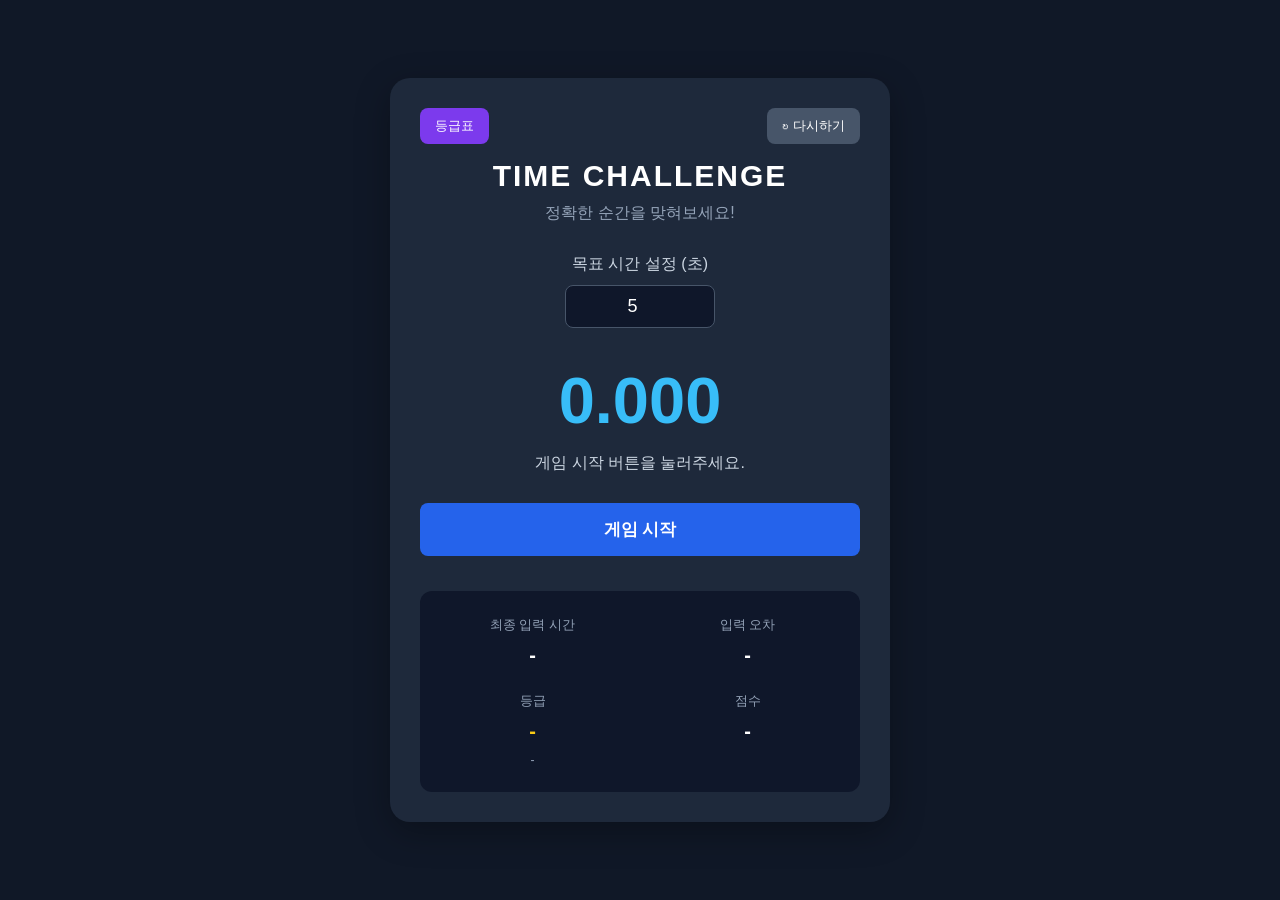
==== index.html @ 304ea30b "Add files via upload" ====
<!DOCTYPE html>
<html lang="ko">
<head>
    <meta charset="UTF-8">
    <meta name="viewport" content="width=device-width, initial-scale=1.0">

    <!-- 브라우저 탭에 표시될 제목 -->
    <title>TIME CHALLENGE</title>

    <!-- CSS 디자인 파일 연결 -->
    <link rel="stylesheet" href="style.css">
</head>
<body>

    <!-- 게임의 전체 영역 -->
    <main class="game-container">

        <!-- 왼쪽 등급표 버튼과 오른쪽 다시하기 버튼 -->
        <div class="top-bar">
            <button id="gradeTableBtn" class="grade-table-btn">
                등급표
            </button>

            <button id="resetBtn" class="reset-btn">
                ↻ 다시하기
            </button>
        </div>

        <!-- 게임 제목과 설명 -->
        <h1>TIME CHALLENGE</h1>
        <p class="subtitle">정확한 순간을 맞혀보세요!</p>

        <!-- 사용자가 목표 시간을 설정하는 영역 -->
        <section class="settings">
            <label for="duration">목표 시간 설정 (초)</label>

            <input
                type="number"
                id="duration"
                min="0.01"
                max="3600"
                step="0.01"
                value="5"
            >
        </section>

        <!-- 실시간으로 경과 시간을 표시하는 부분 -->
        <div id="timer">0.000</div>

        <!-- 게임 진행 상황을 안내하는 메시지 -->
        <p id="message">게임 시작 버튼을 눌러주세요.</p>

        <!-- 게임을 시작하는 버튼 -->
        <button id="startBtn" class="start-btn">
            게임 시작
        </button>

        <!-- 게임 종료 후 결과를 보여주는 영역 -->
        <div class="result">

            <div>
                <span>최종 입력 시간</span>
                <strong id="finalTime">-</strong>
            </div>

            <div>
                <span>입력 오차</span>
                <strong id="error">-</strong>
            </div>

            <div>
                <span>등급</span>
                <strong id="grade">-</strong>
                <small id="gradeRange">-</small>
            </div>

            <div>
                <span>점수</span>
                <strong id="score">-</strong>
            </div>

        </div>

        <!-- 게임 종료 후 다시 도전할 수 있는 버튼 -->
        <button id="retryBtn" class="retry-btn" hidden>
            다시 도전하기
        </button>

    </main>


    <!-- 등급표 팝업 화면 -->
    <div id="gradeModal" class="modal" hidden>

        <div class="modal-content">

            <!-- 등급표 제목과 닫기 버튼 -->
            <div class="modal-header">
                <h2>등급표</h2>

                <button id="closeGradeBtn" class="close-btn">
                    ✕
                </button>
            </div>

            <!-- 15개 등급과 각각의 오차 범위 -->
            <div class="grade-list">

                <div class="grade-row perfect">
                    <strong>PERFECT</strong>
                    <span>0.000초</span>
                </div>

                <div class="grade-row excellent">
                    <strong>EXCELLENT</strong>
                    <span>0.001 ~ 0.010초</span>
                </div>

                <div class="grade-row great">
                    <strong>GREAT</strong>
                    <span>0.011 ~ 0.020초</span>
                </div>

                <div class="grade-row very-good">
                    <strong>VERY GOOD</strong>
                    <span>0.021 ~ 0.040초</span>
                </div>

                <div class="grade-row good">
                    <strong>GOOD</strong>
                    <span>0.041 ~ 0.070초</span>
                </div>

                <div class="grade-row nice">
                    <strong>NICE</strong>
                    <span>0.071 ~ 0.100초</span>
                </div>

                <div class="grade-row cool">
                    <strong>COOL</strong>
                    <span>0.101 ~ 0.150초</span>
                </div>

                <div class="grade-row not-bad">
                    <strong>NOT BAD</strong>
                    <span>0.151 ~ 0.200초</span>
                </div>

                <div class="grade-row soso">
                    <strong>SOSO</strong>
                    <span>0.201 ~ 0.300초</span>
                </div>

                <div class="grade-row okay">
                    <strong>OKAY</strong>
                    <span>0.301 ~ 0.500초</span>
                </div>

                <div class="grade-row close">
                    <strong>CLOSE</strong>
                    <span>0.501 ~ 0.750초</span>
                </div>

                <div class="grade-row almost">
                    <strong>ALMOST</strong>
                    <span>0.751 ~ 1.000초</span>
                </div>

                <div class="grade-row bad">
                    <strong>BAD</strong>
                    <span>1.001 ~ 1.500초</span>
                </div>

                <div class="grade-row poor">
                    <strong>POOR</strong>
                    <span>1.501 ~ 2.000초</span>
                </div>

                <div class="grade-row try-again">
                    <strong>TRY AGAIN</strong>
                    <span>2.000초 초과</span>
                </div>

            </div>
        </div>
    </div>


    <!-- PERFECT 달성 시 나타나는 축하 화면 -->
    <div id="celebration" hidden>
        <div class="celebration-content">
            <h2>🎉 PERFECT! 🎉</h2>
            <p>완벽한 타이밍!</p>
        </div>
    </div>

    <!-- JavaScript 기능 파일 연결 -->
    <script src="script.js"></script>

</body>
</html>
---- style.css ----
/* 모든 요소의 기본 여백과 크기 계산 방식 설정 */
* {
    margin: 0;
    padding: 0;
    box-sizing: border-box;
    font-family: Arial, sans-serif;
}

/* 전체 페이지의 배경과 가운데 정렬 설정 */
body {
    min-height: 100vh;
    display: flex;
    justify-content: center;
    align-items: center;
    background: #101827;
    color: white;
    padding: 20px;
}

/* 게임 전체를 감싸는 상자 디자인 */
.game-container {
    position: relative;
    width: 100%;
    max-width: 500px;
    padding: 30px;
    background: #1e293b;
    border-radius: 20px;
    text-align: center;
    box-shadow: 0 10px 35px rgba(0, 0, 0, 0.3);
}

/* 상단의 등급표와 다시하기 버튼 배치 */
.top-bar {
    display: flex;
    justify-content: space-between;
    margin-bottom: 15px;
}

/* 모든 버튼의 공통 디자인 */
button {
    border: none;
    border-radius: 8px;
    color: white;
    cursor: pointer;
    transition: 0.2s;
}

/* 비활성화된 버튼의 모양 */
button:disabled {
    opacity: 0.5;
    cursor: not-allowed;
}

/* 왼쪽 상단 등급표 버튼 */
.grade-table-btn {
    padding: 9px 15px;
    background: #7c3aed;
    font-size: 13px;
}

.grade-table-btn:hover {
    background: #6d28d9;
}

/* 오른쪽 상단 다시하기 버튼 */
.reset-btn {
    padding: 9px 15px;
    background: #475569;
    font-size: 13px;
}

.reset-btn:hover {
    background: #64748b;
}

/* 게임 제목 디자인 */
h1 {
    font-size: 30px;
    letter-spacing: 2px;
}

/* 게임 설명 문구 디자인 */
.subtitle {
    margin-top: 10px;
    color: #94a3b8;
}

/* 목표 시간 입력 영역 배치 */
.settings {
    margin-top: 30px;
    display: flex;
    flex-direction: column;
    align-items: center;
    gap: 10px;
}

/* 목표 시간 입력 안내 문구 */
.settings label {
    color: #cbd5e1;
}

/* 목표 시간 입력창 */
#duration {
    width: 150px;
    padding: 10px;
    border: 1px solid #475569;
    border-radius: 8px;
    background: #0f172a;
    color: white;
    font-size: 18px;
    text-align: center;
}

/* 실시간 타이머 숫자 디자인 */
#timer {
    margin-top: 35px;
    font-size: 65px;
    font-weight: bold;
    color: #38bdf8;
    font-variant-numeric: tabular-nums;
}

/* 게임 진행 메시지 영역 */
#message {
    min-height: 25px;
    margin-top: 15px;
    color: #cbd5e1;
}

/* 게임 시작 버튼 */
.start-btn {
    width: 100%;
    margin-top: 25px;
    padding: 15px;
    background: #2563eb;
    font-size: 17px;
    font-weight: bold;
}

.start-btn:hover {
    background: #1d4ed8;
}

/* 결과를 두 열로 나누어 배치 */
.result {
    display: grid;
    grid-template-columns: repeat(2, 1fr);
    gap: 25px 10px;
    margin-top: 35px;
    padding: 25px 10px;
    background: #0f172a;
    border-radius: 12px;
}

/* 결과 항목 각각의 배치 */
.result div {
    display: flex;
    flex-direction: column;
    align-items: center;
    gap: 10px;
}

/* 결과 항목의 설명 문구 */
.result span {
    color: #94a3b8;
    font-size: 13px;
}

/* 결과 숫자와 등급 이름 */
.result strong {
    font-size: 20px;
    overflow-wrap: anywhere;
}

/* 등급 범위 설명 */
.result small {
    color: #94a3b8;
    font-size: 12px;
}

/* 등급 이름 강조 */
#grade {
    color: #facc15;
}

/* 다시 도전하기 버튼 */
.retry-btn {
    width: 100%;
    margin-top: 20px;
    padding: 13px;
    background: #475569;
    font-size: 15px;
}

.retry-btn:hover {
    background: #64748b;
}

/* 등급표 팝업의 배경 */
.modal {
    position: fixed;
    inset: 0;
    z-index: 20;
    display: flex;
    justify-content: center;
    align-items: center;
    padding: 20px;
    background: rgba(0, 0, 0, 0.75);
}

/* hidden 속성이 있을 때 팝업을 완전히 숨김 */
.modal[hidden] {
    display: none;
}

/* 등급표 내부 상자 */
.modal-content {
    width: 100%;
    max-width: 400px;
    max-height: 85vh;
    overflow-y: auto;
    padding: 25px;
    background: #1e293b;
    border-radius: 15px;
}

/* 등급표 제목과 닫기 버튼 배치 */
.modal-header {
    display: flex;
    justify-content: space-between;
    align-items: center;
    margin-bottom: 20px;
}

.modal-header h2 {
    font-size: 23px;
}

/* 등급표 닫기 버튼 */
.close-btn {
    padding: 7px 11px;
    background: #475569;
    font-size: 16px;
}

.close-btn:hover {
    background: #64748b;
}

/* 등급별 항목을 세로로 배치 */
.grade-list {
    display: flex;
    flex-direction: column;
    gap: 8px;
}

/* 등급 이름과 오차 범위를 한 줄에 표시 */
.grade-row {
    display: flex;
    justify-content: space-between;
    align-items: center;
    gap: 10px;
    padding: 11px 12px;
    background: #0f172a;
    border-radius: 8px;
    font-size: 13px;
}

/* 등급 이름과 오차 범위의 글자 크기 */
.grade-row strong {
    font-size: 13px;
}

.grade-row span {
    color: #cbd5e1;
    text-align: right;
}

/* 등급별 색상 */
.perfect strong { color: #facc15; }
.excellent strong { color: #f472b6; }
.great strong { color: #c084fc; }
.very-good strong { color: #a78bfa; }
.good strong { color: #60a5fa; }
.nice strong { color: #38bdf8; }
.cool strong { color: #2dd4bf; }
.not-bad strong { color: #34d399; }
.soso strong { color: #a3e635; }
.okay strong { color: #bef264; }
.close strong { color: #facc15; }
.almost strong { color: #fbbf24; }
.bad strong { color: #fb923c; }
.poor strong { color: #f87171; }
.try-again strong { color: #94a3b8; }

/* PERFECT 달성 시 화면 전체에 표시되는 축하 배경 */
#celebration {
    position: fixed;
    inset: 0;
    z-index: 10;
    display: flex;
    justify-content: center;
    align-items: center;
    background: rgba(0, 0, 0, 0.8);

    /* 축하 화면이 다시하기 버튼 등의 클릭을 막지 않게 함 */
    pointer-events: none;
}

/* 축하 화면 숨김 처리 */
#celebration[hidden] {
    display: none;
}

/* 축하 문구의 애니메이션과 배치 */
.celebration-content {
    padding: 40px;
    text-align: center;
    animation: pop 0.5s ease;
}

/* PERFECT 글자 디자인 */
.celebration-content h2 {
    color: #facc15;
    font-size: 35px;
}

/* 축하 메시지 디자인 */
.celebration-content p {
    margin-top: 15px;
    font-size: 24px;
    font-weight: bold;
}

/* 축하 문구가 작게 나타나 커지는 애니메이션 */
@keyframes pop {
    from {
        transform: scale(0.5);
        opacity: 0;
    }

    to {
        transform: scale(1);
        opacity: 1;
    }
}

/* 화면이 작은 휴대전화에서 글자와 여백 조정 */
@media (max-width: 400px) {
    .game-container {
        padding: 20px;
    }

    h1 {
        font-size: 25px;
    }

    #timer {
        font-size: 50px;
    }

    .modal-content {
        padding: 18px;
    }
}
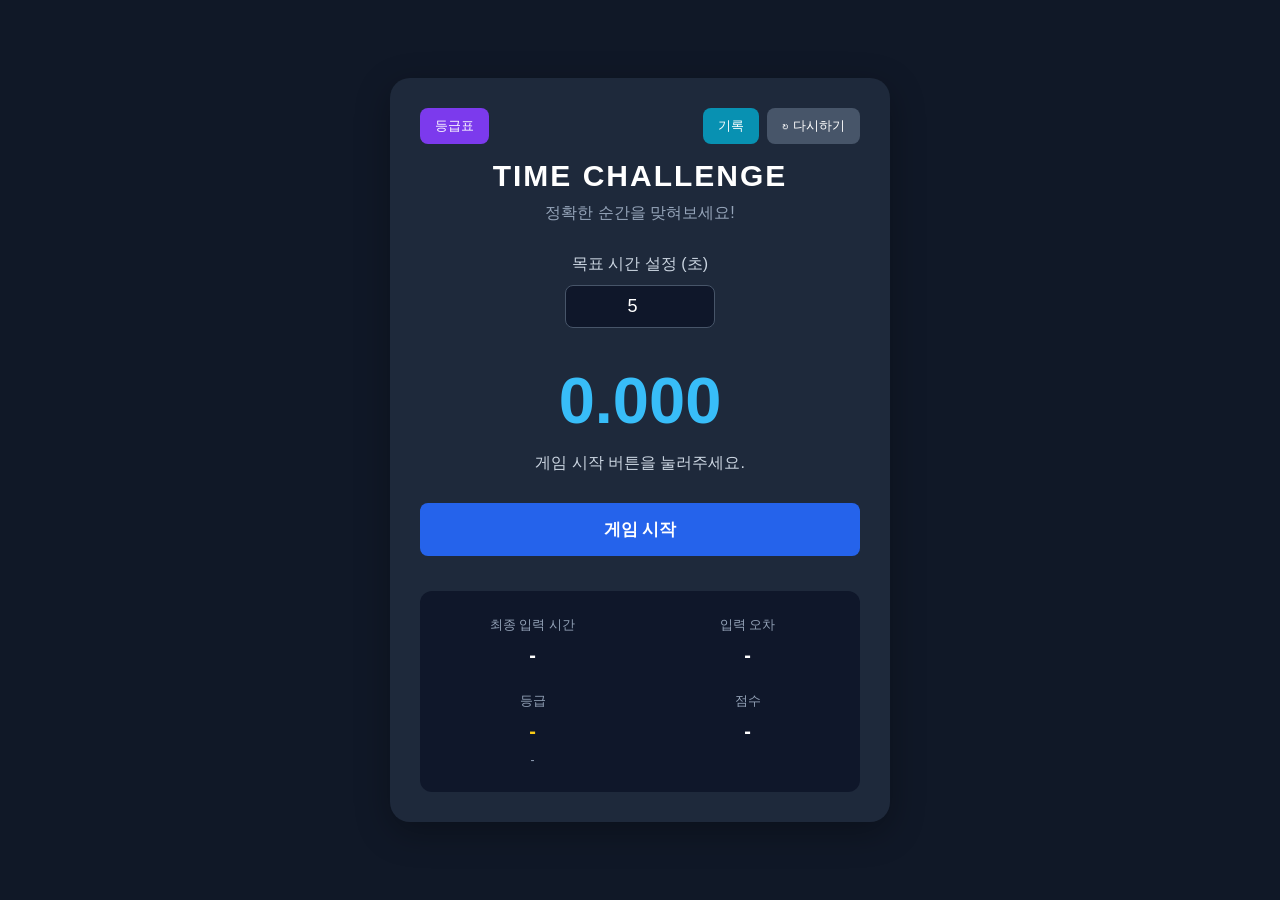
==== commit 8fa27cd5: "Add files via upload" ====
--- a/index.html
+++ b/index.html
@@ -5,34 +5,42 @@
     <meta charset="UTF-8">
     <meta name="viewport" content="width=device-width, initial-scale=1.0">
 
-    <!-- 브라우저 탭에 표시될 제목 -->
     <title>TIME CHALLENGE</title>
-
-    <!-- CSS 디자인 파일 연결 -->
     <link rel="stylesheet" href="style.css">
 </head>
 <body>
 
-    <!-- 게임의 전체 영역 -->
     <main class="game-container">
 
-        <!-- 왼쪽 등급표 버튼과 오른쪽 다시하기 버튼 -->
+        <!-- 상단 버튼 -->
         <div class="top-bar">
+
+            <!-- 왼쪽: 등급표 -->
             <button id="gradeTableBtn" class="grade-table-btn">
                 등급표
             </button>
 
-            <button id="resetBtn" class="reset-btn">
-                ↻ 다시하기
-            </button>
-        </div>
-
-        <!-- 게임 제목과 설명 -->
+            <!-- 오른쪽: 기록과 다시하기 -->
+            <div class="right-buttons">
+
+                <button id="historyBtn" class="history-btn">
+                    기록
+                </button>
+
+                <button id="resetBtn" class="reset-btn">
+                    ↻ 다시하기
+                </button>
+
+            </div>
+        </div>
+
+        <!-- 게임 제목 -->
         <h1>TIME CHALLENGE</h1>
         <p class="subtitle">정확한 순간을 맞혀보세요!</p>
 
-        <!-- 사용자가 목표 시간을 설정하는 영역 -->
+        <!-- 목표 시간 설정 -->
         <section class="settings">
+
             <label for="duration">목표 시간 설정 (초)</label>
 
             <input
@@ -43,20 +51,26 @@
                 step="0.01"
                 value="5"
             >
+
         </section>
 
-        <!-- 실시간으로 경과 시간을 표시하는 부분 -->
+        <!-- 타이머 -->
         <div id="timer">0.000</div>
 
-        <!-- 게임 진행 상황을 안내하는 메시지 -->
+        <!-- PERFECT 달성 시 표시되는 특별 메시지 -->
+        <div id="achievement" hidden>
+            👑 타이밍의 왕! 👑
+        </div>
+
+        <!-- 게임 안내 메시지 -->
         <p id="message">게임 시작 버튼을 눌러주세요.</p>
 
-        <!-- 게임을 시작하는 버튼 -->
+        <!-- 게임 시작 버튼 -->
         <button id="startBtn" class="start-btn">
             게임 시작
         </button>
 
-        <!-- 게임 종료 후 결과를 보여주는 영역 -->
+        <!-- 게임 결과 -->
         <div class="result">
 
             <div>
@@ -82,7 +96,7 @@
 
         </div>
 
-        <!-- 게임 종료 후 다시 도전할 수 있는 버튼 -->
+        <!-- 다시 도전하기 버튼 -->
         <button id="retryBtn" class="retry-btn" hidden>
             다시 도전하기
         </button>
@@ -90,21 +104,21 @@
     </main>
 
 
-    <!-- 등급표 팝업 화면 -->
+    <!-- 등급표 팝업 -->
     <div id="gradeModal" class="modal" hidden>
 
         <div class="modal-content">
 
-            <!-- 등급표 제목과 닫기 버튼 -->
             <div class="modal-header">
+
                 <h2>등급표</h2>
 
                 <button id="closeGradeBtn" class="close-btn">
                     ✕
                 </button>
-            </div>
-
-            <!-- 15개 등급과 각각의 오차 범위 -->
+
+            </div>
+
             <div class="grade-list">
 
                 <div class="grade-row perfect">
@@ -172,8 +186,8 @@
                     <span>1.001 ~ 1.500초</span>
                 </div>
 
-                <div class="grade-row poor">
-                    <strong>POOR</strong>
+                <div class="grade-row poop">
+                    <strong>POOP</strong>
                     <span>1.501 ~ 2.000초</span>
                 </div>
 
@@ -187,15 +201,66 @@
     </div>
 
 
-    <!-- PERFECT 달성 시 나타나는 축하 화면 -->
+    <!-- 최근 기록 팝업 -->
+    <div id="historyModal" class="modal history-modal" hidden>
+
+        <div class="modal-content history-content">
+
+            <div class="modal-header">
+
+                <h2>최근 기록</h2>
+
+                <button id="closeHistoryBtn" class="close-btn">
+                    ✕
+                </button>
+
+            </div>
+
+            <p class="history-guide">
+                최근 플레이한 기록 최대 10개
+            </p>
+
+            <div class="history-table-wrap">
+
+                <table class="history-table">
+
+                    <thead>
+                        <tr>
+                            <th>시간</th>
+                            <th>오차</th>
+                            <th>점수</th>
+                            <th>등급</th>
+                        </tr>
+                    </thead>
+
+                    <tbody id="historyList"></tbody>
+
+                </table>
+
+            </div>
+
+            <p class="history-shortcut">
+                R 키를 눌러 기록을 확인할 수 있습니다.
+            </p>
+
+        </div>
+    </div>
+
+
+    <!-- PERFECT 축하 화면 -->
     <div id="celebration" hidden>
+
         <div class="celebration-content">
+
             <h2>🎉 PERFECT! 🎉</h2>
             <p>완벽한 타이밍!</p>
-        </div>
+
+        </div>
+
     </div>
 
-    <!-- JavaScript 기능 파일 연결 -->
+
+    <!-- JavaScript 연결 -->
     <script src="script.js"></script>
 
 </body>
--- a/style.css
+++ b/style.css
@@ -7,7 +7,7 @@
     font-family: Arial, sans-serif;
 }
 
-/* 전체 페이지의 배경과 가운데 정렬 설정 */
+/* 전체 페이지 배경과 가운데 정렬 */
 body {
     min-height: 100vh;
     display: flex;
@@ -18,7 +18,7 @@
     padding: 20px;
 }
 
-/* 게임 전체를 감싸는 상자 디자인 */
+/* 게임 전체 영역 */
 .game-container {
     position: relative;
     width: 100%;
@@ -30,14 +30,21 @@
     box-shadow: 0 10px 35px rgba(0, 0, 0, 0.3);
 }
 
-/* 상단의 등급표와 다시하기 버튼 배치 */
+/* 상단 버튼 배치 */
 .top-bar {
     display: flex;
     justify-content: space-between;
     margin-bottom: 15px;
 }
 
-/* 모든 버튼의 공통 디자인 */
+/* 오른쪽 위 버튼 배치 */
+.right-buttons {
+    display: flex;
+    align-items: center;
+    gap: 8px;
+}
+
+/* 공통 버튼 디자인 */
 button {
     border: none;
     border-radius: 8px;
@@ -46,13 +53,12 @@
     transition: 0.2s;
 }
 
-/* 비활성화된 버튼의 모양 */
 button:disabled {
     opacity: 0.5;
     cursor: not-allowed;
 }
 
-/* 왼쪽 상단 등급표 버튼 */
+/* 등급표 버튼 */
 .grade-table-btn {
     padding: 9px 15px;
     background: #7c3aed;
@@ -63,7 +69,18 @@
     background: #6d28d9;
 }
 
-/* 오른쪽 상단 다시하기 버튼 */
+/* 최근 기록 버튼 */
+.history-btn {
+    padding: 9px 15px;
+    background: #0891b2;
+    font-size: 13px;
+}
+
+.history-btn:hover {
+    background: #0e7490;
+}
+
+/* 다시하기 버튼 */
 .reset-btn {
     padding: 9px 15px;
     background: #475569;
@@ -74,19 +91,19 @@
     background: #64748b;
 }
 
-/* 게임 제목 디자인 */
+/* 제목 */
 h1 {
     font-size: 30px;
     letter-spacing: 2px;
 }
 
-/* 게임 설명 문구 디자인 */
+/* 설명 */
 .subtitle {
     margin-top: 10px;
     color: #94a3b8;
 }
 
-/* 목표 시간 입력 영역 배치 */
+/* 목표 시간 입력 영역 */
 .settings {
     margin-top: 30px;
     display: flex;
@@ -95,7 +112,6 @@
     gap: 10px;
 }
 
-/* 목표 시간 입력 안내 문구 */
 .settings label {
     color: #cbd5e1;
 }
@@ -112,7 +128,7 @@
     text-align: center;
 }
 
-/* 실시간 타이머 숫자 디자인 */
+/* 타이머 */
 #timer {
     margin-top: 35px;
     font-size: 65px;
@@ -121,14 +137,28 @@
     font-variant-numeric: tabular-nums;
 }
 
-/* 게임 진행 메시지 영역 */
+/* PERFECT 달성 메시지 */
+#achievement {
+    margin-top: 12px;
+    color: #facc15;
+    font-size: 23px;
+    font-weight: bold;
+    text-shadow: 0 0 15px rgba(250, 204, 21, 0.35);
+    animation: pop 0.5s ease;
+}
+
+#achievement[hidden] {
+    display: none;
+}
+
+/* 안내 메시지 */
 #message {
     min-height: 25px;
     margin-top: 15px;
     color: #cbd5e1;
 }
 
-/* 게임 시작 버튼 */
+/* 시작 버튼 */
 .start-btn {
     width: 100%;
     margin-top: 25px;
@@ -142,7 +172,7 @@
     background: #1d4ed8;
 }
 
-/* 결과를 두 열로 나누어 배치 */
+/* 결과 영역 */
 .result {
     display: grid;
     grid-template-columns: repeat(2, 1fr);
@@ -153,7 +183,6 @@
     border-radius: 12px;
 }
 
-/* 결과 항목 각각의 배치 */
 .result div {
     display: flex;
     flex-direction: column;
@@ -161,25 +190,21 @@
     gap: 10px;
 }
 
-/* 결과 항목의 설명 문구 */
 .result span {
     color: #94a3b8;
     font-size: 13px;
 }
 
-/* 결과 숫자와 등급 이름 */
 .result strong {
     font-size: 20px;
     overflow-wrap: anywhere;
 }
 
-/* 등급 범위 설명 */
 .result small {
     color: #94a3b8;
     font-size: 12px;
 }
 
-/* 등급 이름 강조 */
 #grade {
     color: #facc15;
 }
@@ -197,7 +222,7 @@
     background: #64748b;
 }
 
-/* 등급표 팝업의 배경 */
+/* 팝업 배경 */
 .modal {
     position: fixed;
     inset: 0;
@@ -209,12 +234,11 @@
     background: rgba(0, 0, 0, 0.75);
 }
 
-/* hidden 속성이 있을 때 팝업을 완전히 숨김 */
 .modal[hidden] {
     display: none;
 }
 
-/* 등급표 내부 상자 */
+/* 팝업 내부 상자 */
 .modal-content {
     width: 100%;
     max-width: 400px;
@@ -225,7 +249,7 @@
     border-radius: 15px;
 }
 
-/* 등급표 제목과 닫기 버튼 배치 */
+/* 팝업 제목과 닫기 버튼 */
 .modal-header {
     display: flex;
     justify-content: space-between;
@@ -237,7 +261,7 @@
     font-size: 23px;
 }
 
-/* 등급표 닫기 버튼 */
+/* 닫기 버튼 */
 .close-btn {
     padding: 7px 11px;
     background: #475569;
@@ -248,14 +272,14 @@
     background: #64748b;
 }
 
-/* 등급별 항목을 세로로 배치 */
+/* 등급 목록 */
 .grade-list {
     display: flex;
     flex-direction: column;
     gap: 8px;
 }
 
-/* 등급 이름과 오차 범위를 한 줄에 표시 */
+/* 등급별 행 */
 .grade-row {
     display: flex;
     justify-content: space-between;
@@ -267,7 +291,6 @@
     font-size: 13px;
 }
 
-/* 등급 이름과 오차 범위의 글자 크기 */
 .grade-row strong {
     font-size: 13px;
 }
@@ -291,10 +314,76 @@
 .close strong { color: #facc15; }
 .almost strong { color: #fbbf24; }
 .bad strong { color: #fb923c; }
-.poor strong { color: #f87171; }
+.poop strong { color: #f87171; }
 .try-again strong { color: #94a3b8; }
 
-/* PERFECT 달성 시 화면 전체에 표시되는 축하 배경 */
+/* 최근 기록 팝업을 등급표보다 위에 표시 */
+.history-modal {
+    z-index: 30;
+}
+
+/* 최근 기록 팝업 너비 */
+.history-content {
+    max-width: 550px;
+}
+
+/* 기록 안내 문구 */
+.history-guide {
+    margin: -8px 0 18px;
+    color: #94a3b8;
+    font-size: 13px;
+}
+
+/* 기록 표 가로 스크롤 */
+.history-table-wrap {
+    width: 100%;
+    overflow-x: auto;
+}
+
+/* 기록 표 */
+.history-table {
+    width: 100%;
+    border-collapse: collapse;
+    font-size: 13px;
+    white-space: nowrap;
+}
+
+/* 표 제목 */
+.history-table th {
+    padding: 12px 8px;
+    background: #0f172a;
+    color: #94a3b8;
+    font-weight: normal;
+}
+
+/* 표 데이터 */
+.history-table td {
+    padding: 13px 8px;
+    border-bottom: 1px solid #334155;
+    text-align: center;
+    font-variant-numeric: tabular-nums;
+}
+
+/* 등급 글자 강조 */
+.history-table .history-grade {
+    color: #facc15;
+    font-weight: bold;
+}
+
+/* 기록이 없을 때 */
+.history-empty {
+    padding: 25px 8px !important;
+    color: #94a3b8;
+}
+
+/* 기록 단축키 안내 */
+.history-shortcut {
+    margin-top: 18px;
+    color: #64748b;
+    font-size: 12px;
+}
+
+/* PERFECT 축하 화면 */
 #celebration {
     position: fixed;
     inset: 0;
@@ -303,37 +392,32 @@
     justify-content: center;
     align-items: center;
     background: rgba(0, 0, 0, 0.8);
-
-    /* 축하 화면이 다시하기 버튼 등의 클릭을 막지 않게 함 */
-    pointer-events: none;
-}
-
-/* 축하 화면 숨김 처리 */
+    pointer-events: auto;
+}
+
 #celebration[hidden] {
     display: none;
 }
 
-/* 축하 문구의 애니메이션과 배치 */
+/* 축하 문구 */
 .celebration-content {
     padding: 40px;
     text-align: center;
     animation: pop 0.5s ease;
 }
 
-/* PERFECT 글자 디자인 */
 .celebration-content h2 {
     color: #facc15;
     font-size: 35px;
 }
 
-/* 축하 메시지 디자인 */
 .celebration-content p {
     margin-top: 15px;
     font-size: 24px;
     font-weight: bold;
 }
 
-/* 축하 문구가 작게 나타나 커지는 애니메이션 */
+/* 축하 문구 애니메이션 */
 @keyframes pop {
     from {
         transform: scale(0.5);
@@ -346,7 +430,7 @@
     }
 }
 
-/* 화면이 작은 휴대전화에서 글자와 여백 조정 */
+/* 작은 화면 대응 */
 @media (max-width: 400px) {
     .game-container {
         padding: 20px;
@@ -360,7 +444,20 @@
         font-size: 50px;
     }
 
+    #achievement {
+        font-size: 19px;
+    }
+
     .modal-content {
         padding: 18px;
     }
-}
+
+    .history-table {
+        font-size: 12px;
+    }
+
+    .history-table th,
+    .history-table td {
+        padding: 10px 5px;
+    }
+}
